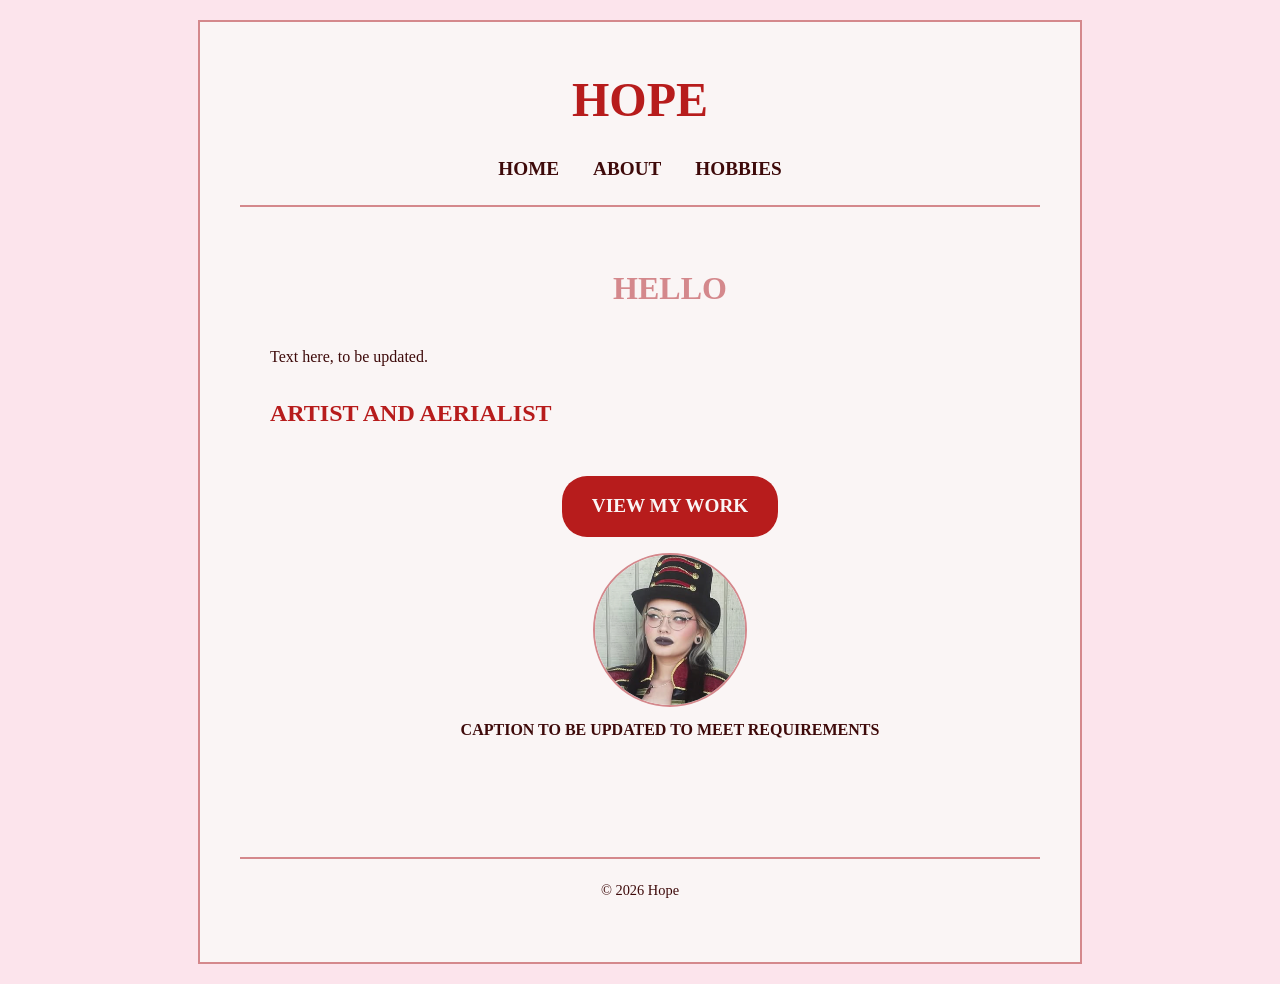
==== index.html @ c7a0d963 "adding module 6 bioSite files" ====
<!DOCTYPE html>
<html lang="en">
<head>
  <meta charset="UTF-8">
  <meta name="viewport"
content="width=device=width, initial-scale=1.0">

<!-- 
  Ra Lindsey
  10/18/2026
  Module 6.3 Assignment
-->

  <title>bioSite: Index</title>
  
  <link rel="stylesheet" href="styles.css">
</head>

<body>

<div class="site-wrapper">

<header>
    <h1>HOPE</h1>
    <nav>
    <ul>
        <li><a href="index.html">Home</a></li>
        <li><a href="about.html">About</a></li>
        <li><a href="hobbies.html">Hobbies</a></li>
    </ul>
    </nav>
    </header>

<main>
    <h2>HELLO</h2>
    <div class="intro-text">
    <p>Text here, to be updated.</p>
    <h3>ARTIST AND AERIALIST</h3>
    </div>

    <div style="text-align: center;">
    <a href="about.html" class="btn">VIEW MY WORK</a>
    </div>

    <figure class="image-circle">
    <img src="images/indexportrait.png" alt="Photo of Hope" class="image-circle-img">
    <figcaption>Caption to be updated to meet requirements</figcaption>
    </figure>
</main>

<footer>
    &copy; 2026 Hope
</footer>
</div>
</body>
</html>
---- styles.css ----
/* 
  Ra Lindsey
  10/18/2026
  Module 6.3 Assignment
*/

/* 
  Colour palette guide:
  Crimson Red - #B71C1C
  Muted Pink - #D4888C 
  Light Pink - #FCE4EC
  Pink-Tinted Cream - #FAF5F5 
  Dark Maroon - #3E0A0A  
*/

/*
  Font guide:
  Headings: Times New Roman
  Body: Perpetua
*/

/* Site wrapper */
.site-wrapper {
    max-width: 800px;
    margin: 0 auto;
    background-color: #FAF5F5;
    border: 2px solid #D4888C;
    padding: 40px;
    display: flex;
    flex-direction: column;
    min-height: calc(100vh - 40px);
}

/* Body styling */
body {
    font-family: 'Perpetua', serif;
    background-color: #FCE4EC;
    color: #3E0A0A;
    margin: 0;
    padding: 20px;
    line-height: 1.6;
}

/* Header and navigation */
header {
    background-color: transparent;
    padding: 0 0 20px 0;
    border-bottom: 2px solid #D4888C;
    text-align: center;
}

header h1 {
    font-family: 'Times New Roman', serif;
    color: #B71C1C;
    font-size: 3em;
    margin: 0 0 15px 0;
    display: block;
    border-bottom: none;
}

nav ul {
    list-style-type: none;
    padding: 0;
    margin: 0;
    display: block;
}

nav ul li {
    display: inline-block;
    margin: 0 15px;
}

nav ul li a {
    text-decoration: none;
    color: #3E0A0A;
    font-weight: bold;
    font-size: 1.2em;
    text-transform: uppercase;
    transition: color 0.3s ease;
}

nav ul li a:hover {
    color: #B71C1C;
}

/* Headings */
h1, h2, h3 {
    font-family: 'Times New Roman', serif;
    color: #B71C1C;
}

h1 {
    border-bottom: none;
    padding-bottom: 0;
    margin-bottom: 0;
}

h2 {
    font-size: 2em;
    color: #D4888C;
    text-align: center;
    margin-bottom: 30px;
}

h3 {
    font-size: 1.5em;
    color: #B71C1C;
}

/* Main content */
main {
    flex: 1;
    padding: 30px;
    max-width: 900px;
    margin: 0 auto;
    width: 100%;
}

/* Buttons */
.btn {
    display: inline-block;
    background-color: #B71C1C;
    color: #FAF5F5;      
    padding: 15px 30px;
    border-radius: 25px;
    text-decoration: none;
    font-weight: bold;
    font-size: 1.2em;
    margin-top: 20px;
    transition: background-color 0.3s ease;
}

.btn:hover {
    background-color: #D4888C;
    color: #FAF5F5;
}

/* Hobbies Grid */
.hobbies-grid {
    display: flex;
    flex-wrap: wrap;
    gap: 30px;
    justify-content: center;
}

.hobby-item {
    margin: 0;
    text-align: center;
    flex: 0 0 150px;
}

.hobby-item figcaption {
    margin-top: 10px;
    text-transform: uppercase;
    font-size: 1em;
}

/* About layout */
.about-container {
    display: flex;
    flex-wrap: wrap;
    gap: 25px;
    align-items: center;
    justify-content: center;
}

.bio-text {
    flex: 1 1 300px;
}

/* Footer */
footer {
    text-align: center;
    padding: 20px;
    border-top: 2px solid #D4888C;
    font-size: 0.9em;
    color: #3E0A0A;
    margin-top: auto;
}

/* Links */
a {
    color: #B71C1C;
    text-decoration: none;
}

a:hover {
    color: #D4888C;
    text-decoration: underline;
}

/* Global circular images */
img {
    width: 150px;
    height: 150px;
    border-radius: 50%;
    border: 2px solid #D4888C;
    object-fit: cover;
    display: block;
    margin: 0 auto;
}

/* Captions below the image */
figcaption {
    margin-top: 10px;
    text-align: center;
    font-family: 'Times New Roman', serif;
    font-weight: bold;
    color: #3E0A0A;
    text-transform: uppercase;
}
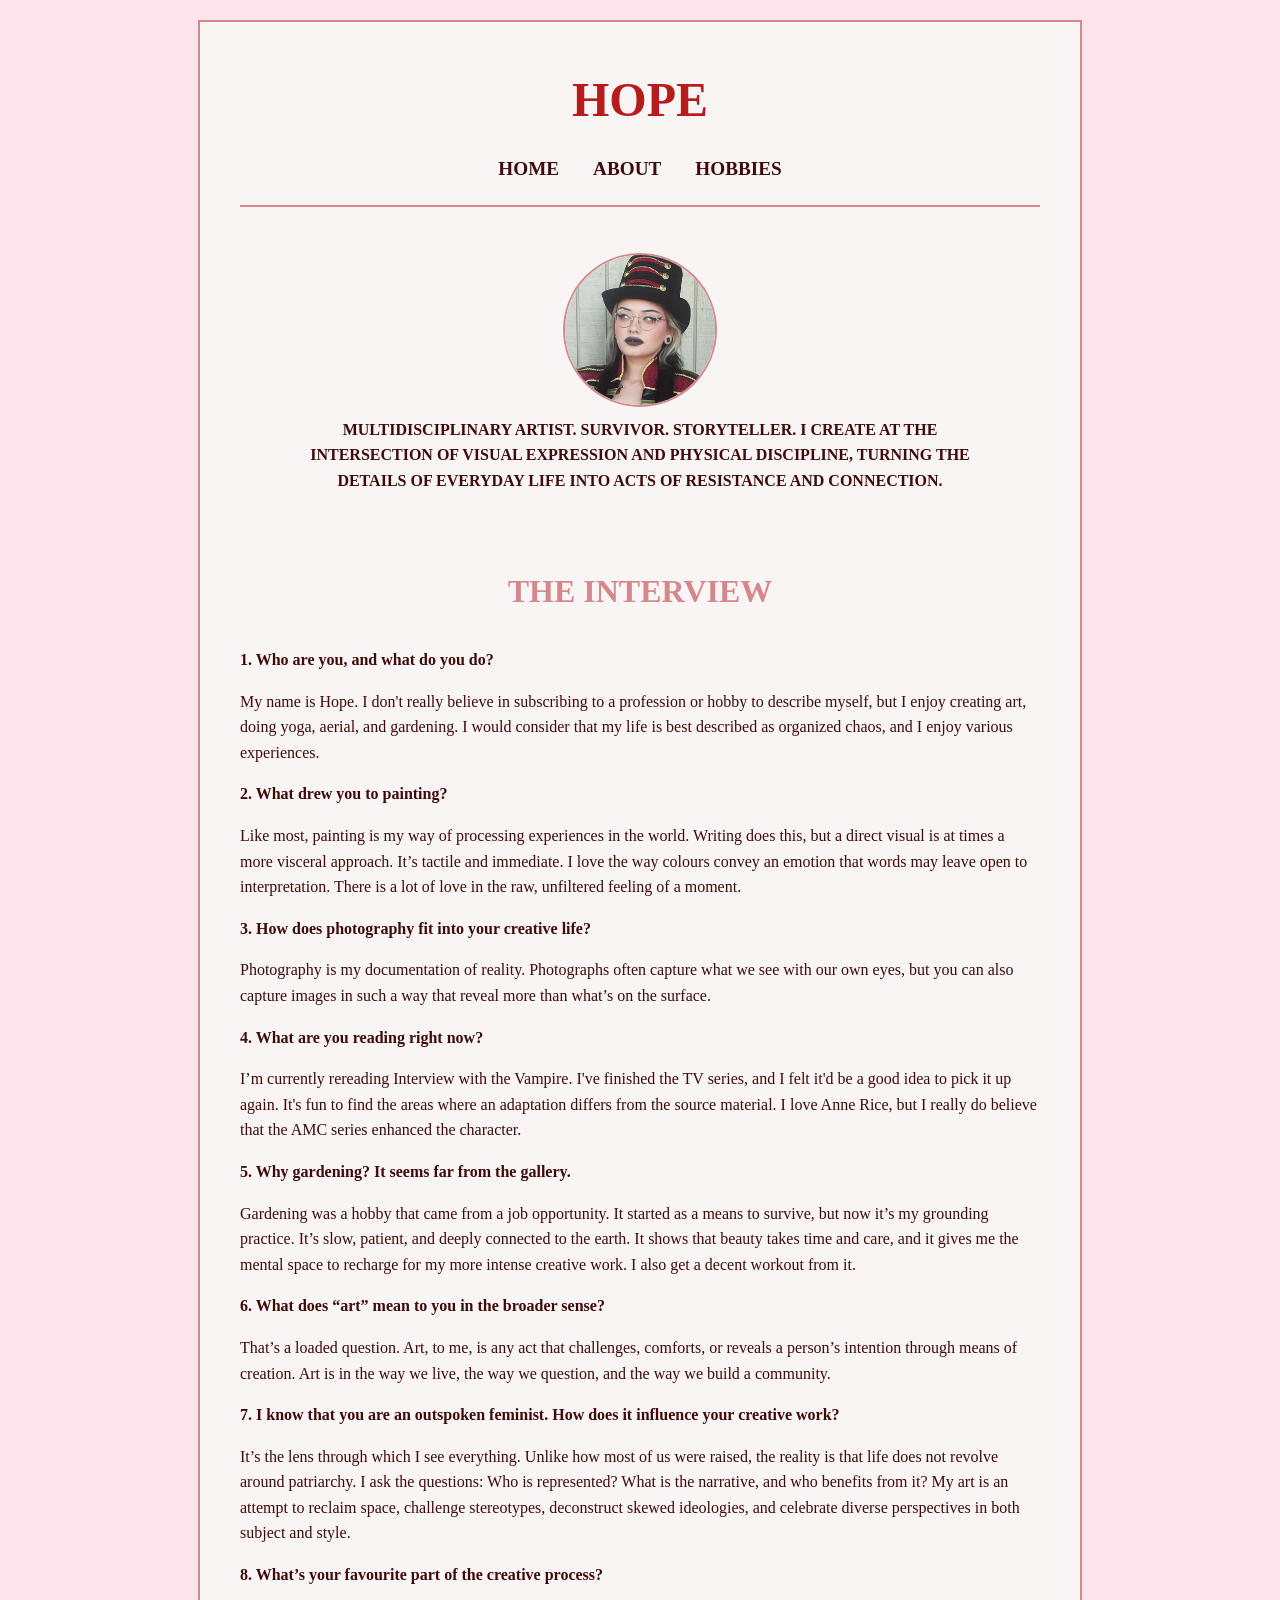
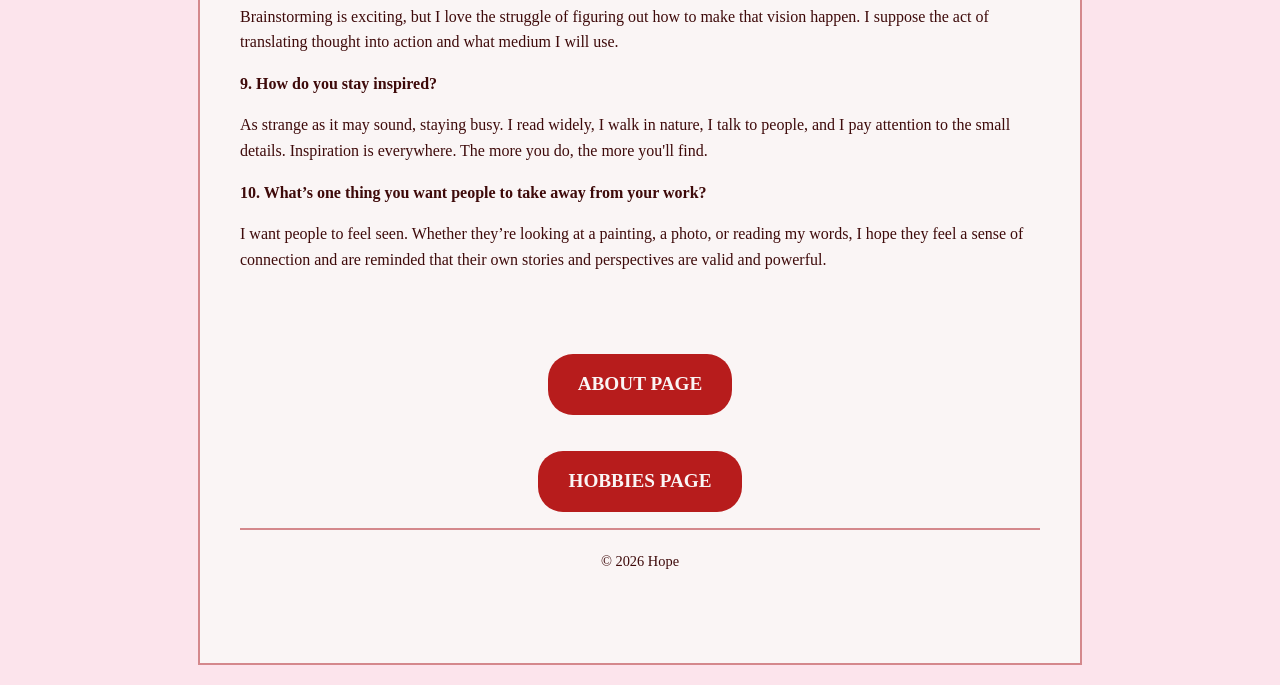
==== commit 15b2447d: "adding module 7 work" ====
--- a/index.html
+++ b/index.html
@@ -9,6 +9,7 @@
   Ra Lindsey
   10/18/2026
   Module 6.3 Assignment
+  Module 7.2 Assignment
 -->
 
   <title>bioSite: Index</title>
@@ -32,21 +33,63 @@
     </header>
 
 <main>
-    <h2>HELLO</h2>
-    <div class="intro-text">
-    <p>Text here, to be updated.</p>
-    <h3>ARTIST AND AERIALIST</h3>
-    </div>
-
-    <div style="text-align: center;">
-    <a href="about.html" class="btn">VIEW MY WORK</a>
-    </div>
-
     <figure class="image-circle">
     <img src="images/indexportrait.png" alt="Photo of Hope" class="image-circle-img">
-    <figcaption>Caption to be updated to meet requirements</figcaption>
+    <figcaption>Multidisciplinary artist. Survivor. Storyteller. I create at the intersection of visual expression and physical discipline, turning the details of everyday life into acts of resistance and connection.</figcaption>
     </figure>
+
+<main>
+    <h2>THE INTERVIEW</h2>
+    <div class="intro-text">
+<strong>1. Who are you, and what do you do?
+</strong>
+<p>My name is Hope. I don't really believe in subscribing to a profession or hobby to describe myself, but I enjoy creating art, doing yoga, aerial, and gardening. I would consider that my life is best described as organized chaos, and I enjoy various experiences.
+</p>
+<strong>2. What drew you to painting?
+</strong>
+<p>Like most, painting is my way of processing experiences in the world. Writing does this, but a direct visual is at times a more visceral approach. It’s tactile and immediate. I love the way colours convey an emotion that words may leave open to interpretation. There is a lot of love in the raw, unfiltered feeling of a moment.
+</p>
+<strong>3. How does photography fit into your creative life?
+</strong>
+<p>Photography is my documentation of reality. Photographs often capture what we see with our own eyes, but you can also capture images in such a way that reveal more than what’s on the surface.
+</p>
+<strong>4. What are you reading right now?
+</strong>
+<p>I’m currently rereading Interview with the Vampire. I've finished the TV series, and I felt it'd be a good idea to pick it up again. It's fun to find the areas where an adaptation differs from the source material. I love Anne Rice, but I really do believe that the AMC series enhanced the character.
+</p>
+<strong>5. Why gardening? It seems far from the gallery.
+</strong>
+<p>Gardening was a hobby that came from a job opportunity. It started as a means to survive, but now it’s my grounding practice. It’s slow, patient, and deeply connected to the earth. It shows that beauty takes time and care, and it gives me the mental space to recharge for my more intense creative work. I also get a decent workout from it.
+</p>
+<strong>6. What does “art” mean to you in the broader sense?
+</strong>
+<p>That’s a loaded question. Art, to me, is any act that challenges, comforts, or reveals a person’s intention through means of creation. Art is in the way we live, the way we question, and the way we build a community.
+</p>
+<strong>7. I know that you are an outspoken feminist. How does it influence your creative work?
+</strong>
+<p>It’s the lens through which I see everything. Unlike how most of us were raised, the reality is that life does not revolve around patriarchy. I ask the questions: Who is represented? What is the narrative, and who benefits from it? My art is an attempt to reclaim space, challenge stereotypes, deconstruct skewed ideologies, and celebrate diverse perspectives in both subject and style.
+</p>
+<strong>8. What’s your favourite part of the creative process?
+</strong>
+<p>Brainstorming is exciting, but I love the struggle of figuring out how to make that vision happen. I suppose the act of translating thought into action and what medium I will use.
+</p>
+<strong>9. How do you stay inspired?
+</strong>
+<p>As strange as it may sound, staying busy. I read widely, I walk in nature, I talk to people, and I pay attention to the small details. Inspiration is everywhere. The more you do, the more you'll find.
+</p>
+<strong>10. What’s one thing you want people to take away from your work?
+</strong>
+<p>I want people to feel seen. Whether they’re looking at a painting, a photo, or reading my words, I hope they feel a sense of connection and are reminded that their own stories and perspectives are valid and powerful.
+</p>
+    </div>
 </main>
+
+    <p style="text-align:center;">
+    <a href="about.html" class="btn">ABOUT PAGE</a>
+    </p>
+    <p><div style="text-align: center;">
+    <a href="hobbies.html" class="btn">HOBBIES PAGE</a>
+    </div></P>
 
 <footer>
     &copy; 2026 Hope
--- a/styles.css
+++ b/styles.css
@@ -110,10 +110,11 @@
 /* Main content */
 main {
     flex: 1;
-    padding: 30px;
-    max-width: 900px;
+    padding: 30px 0;      
+    max-width: 100%;      
+    width: 100%;
     margin: 0 auto;
-    width: 100%;
+    overflow-wrap: break-word;
 }
 
 /* Buttons */
@@ -144,9 +145,10 @@
 }
 
 .hobby-item {
+    flex: 0 0 30%; 
+    min-width: 250px;
     margin: 0;
     text-align: center;
-    flex: 0 0 150px;
 }
 
 .hobby-item figcaption {
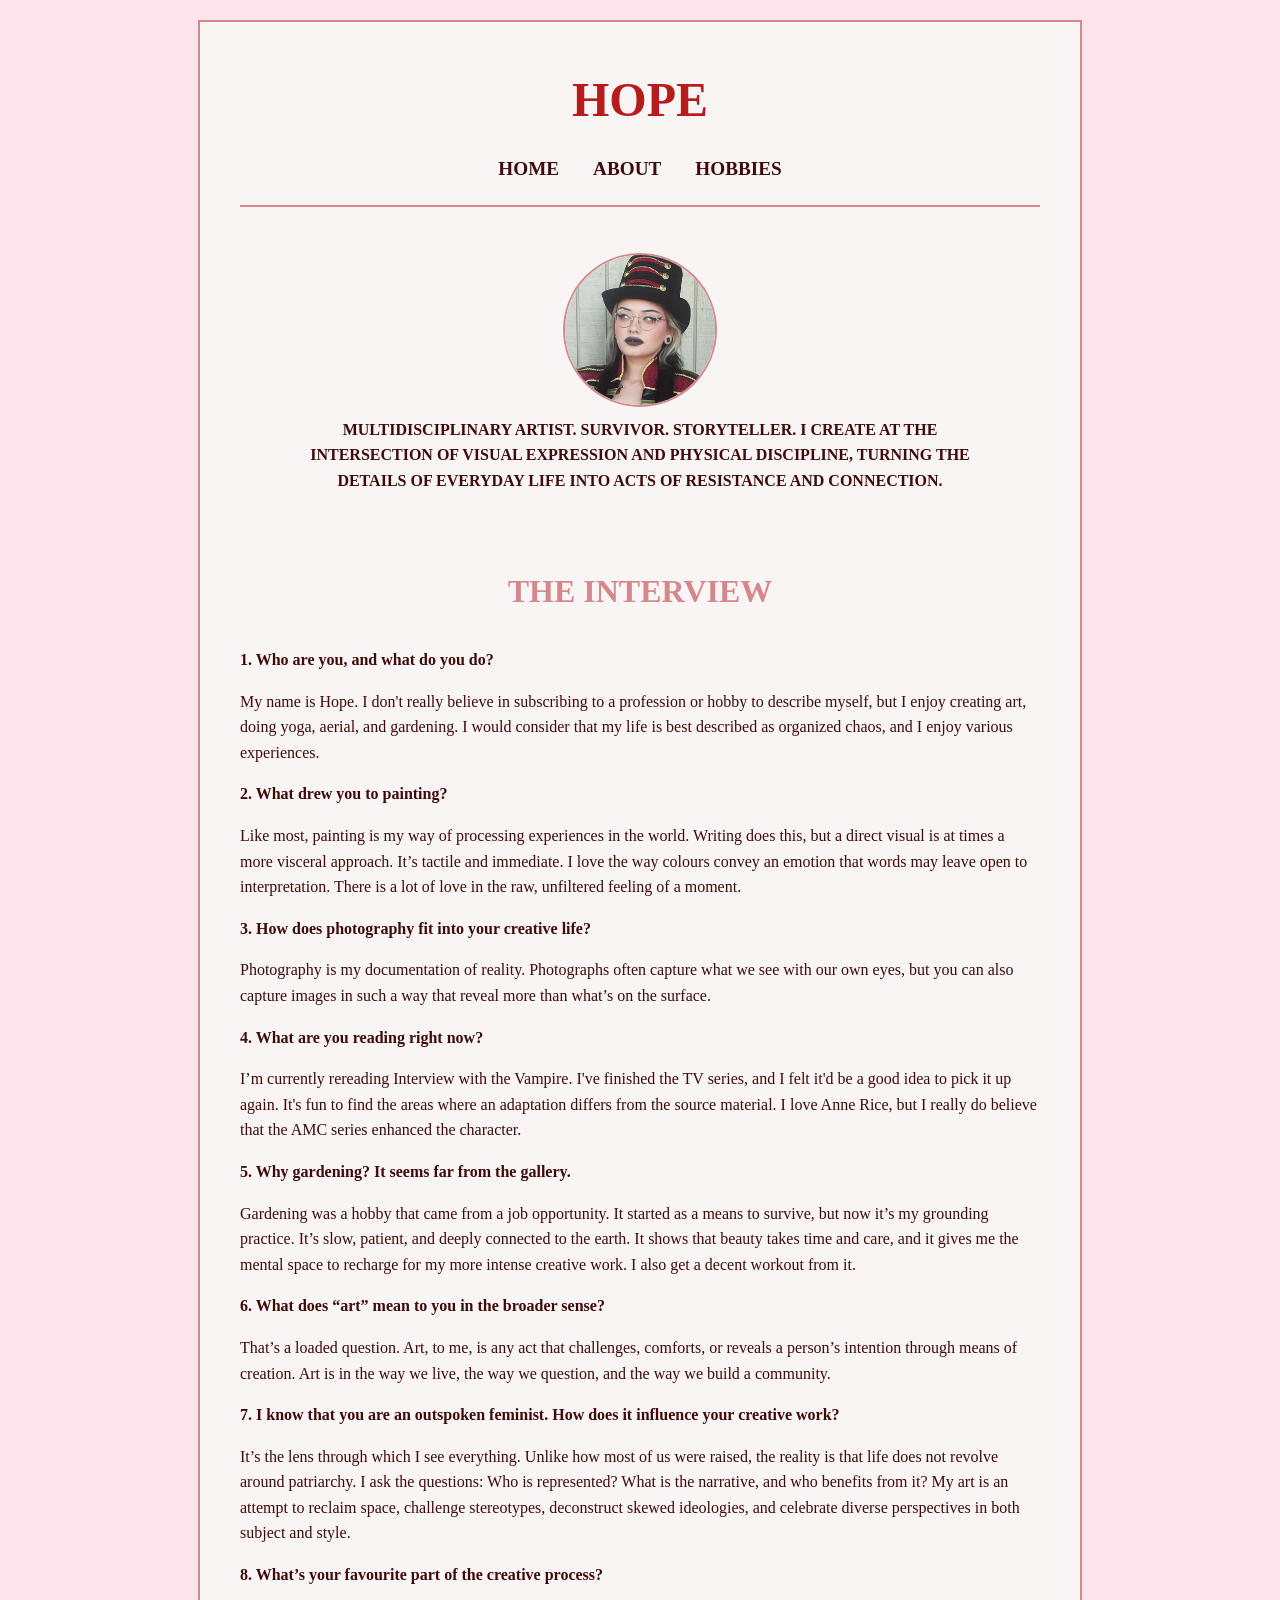
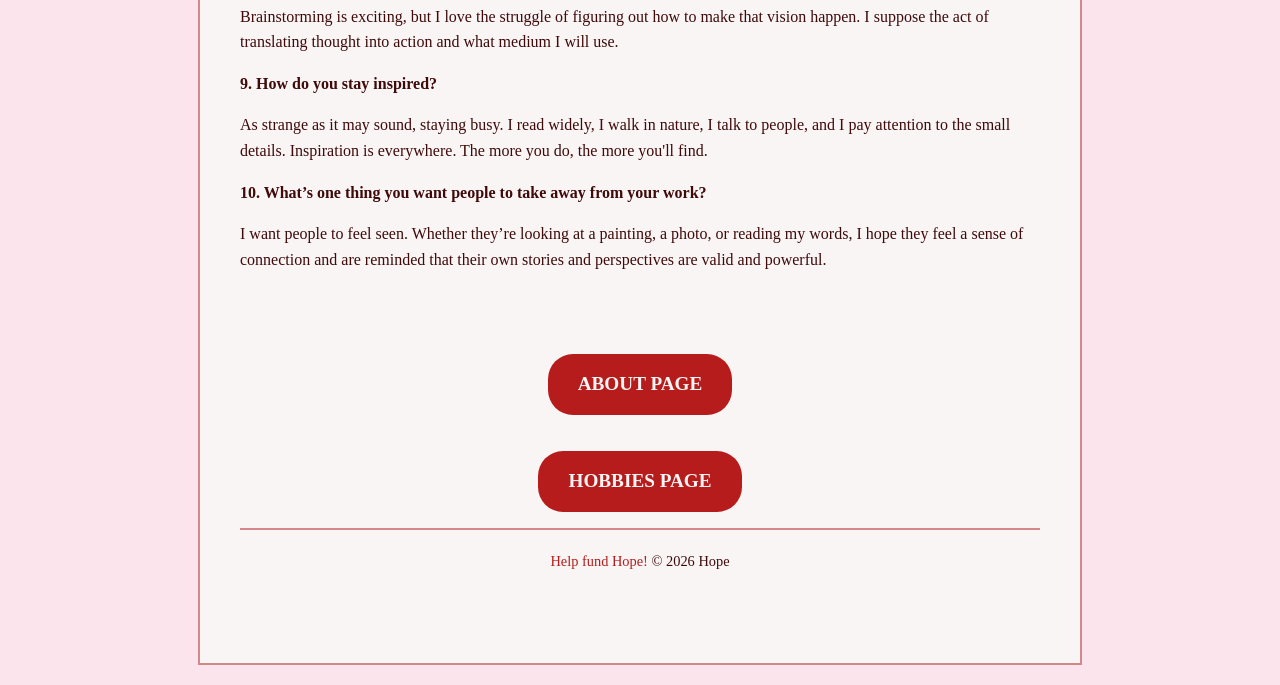
==== commit 0f7edc9a: "adding bioSite final fixes" ====
--- a/index.html
+++ b/index.html
@@ -1,16 +1,19 @@
+<!-- 
+  Ra Lindsey
+  10/18/2026
+  Module 6.3 Assignment
+  10/25/2026
+  Module 7.2 Assignment
+  11/15/2026
+  Module 10.2 Assignment
+-->
+
 <!DOCTYPE html>
 <html lang="en">
 <head>
   <meta charset="UTF-8">
   <meta name="viewport"
 content="width=device=width, initial-scale=1.0">
-
-<!-- 
-  Ra Lindsey
-  10/18/2026
-  Module 6.3 Assignment
-  Module 7.2 Assignment
--->
 
   <title>bioSite: Index</title>
   
@@ -92,6 +95,7 @@
     </div></P>
 
 <footer>
+<a href="https://cash.app/$jopehoy">Help fund Hope!</a>
     &copy; 2026 Hope
 </footer>
 </div>
--- a/styles.css
+++ b/styles.css
@@ -1,7 +1,11 @@
-/* 
+/*  
   Ra Lindsey
   10/18/2026
   Module 6.3 Assignment
+  10/25/2026
+  Module 7.2 Assignment
+  11/15/2026
+  Module 10.2 Assignment
 */
 
 /* 
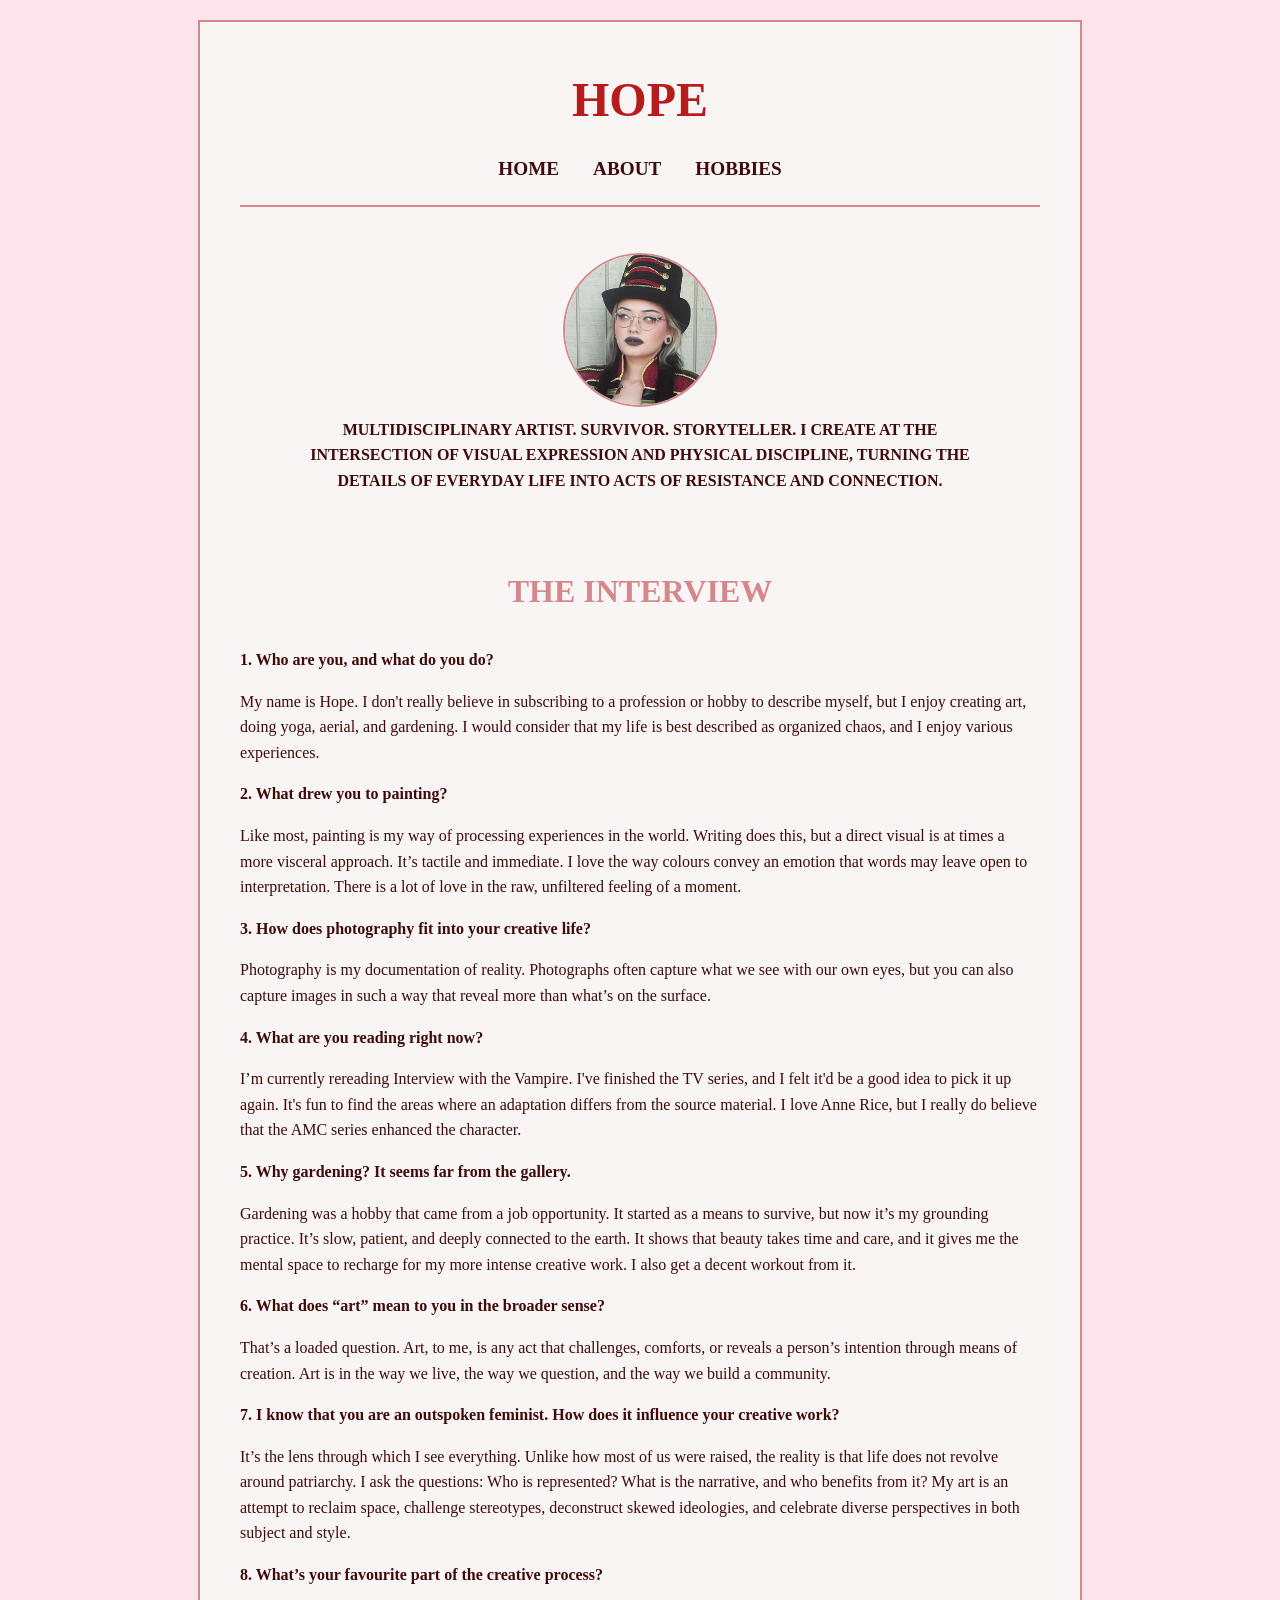
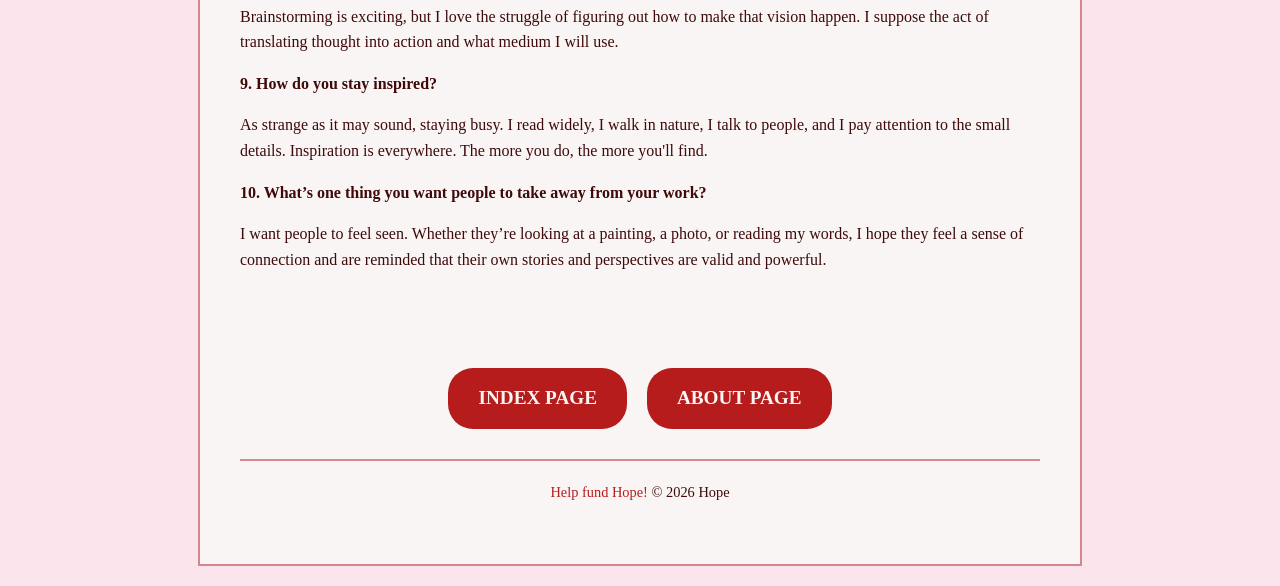
==== commit a7687c4e: "fixes for bioSite" ====
--- a/index.html
+++ b/index.html
@@ -87,12 +87,11 @@
     </div>
 </main>
 
-    <p style="text-align:center;">
+    <div style="text-align: center; display: flex; justify-content: center; gap: 20px; margin-top: 30px;">
+    <a href="index.html" class="btn">INDEX PAGE</a>
     <a href="about.html" class="btn">ABOUT PAGE</a>
-    </p>
-    <p><div style="text-align: center;">
-    <a href="hobbies.html" class="btn">HOBBIES PAGE</a>
-    </div></P>
+    </div>
+</main>
 
 <footer>
 <a href="https://cash.app/$jopehoy">Help fund Hope!</a>
